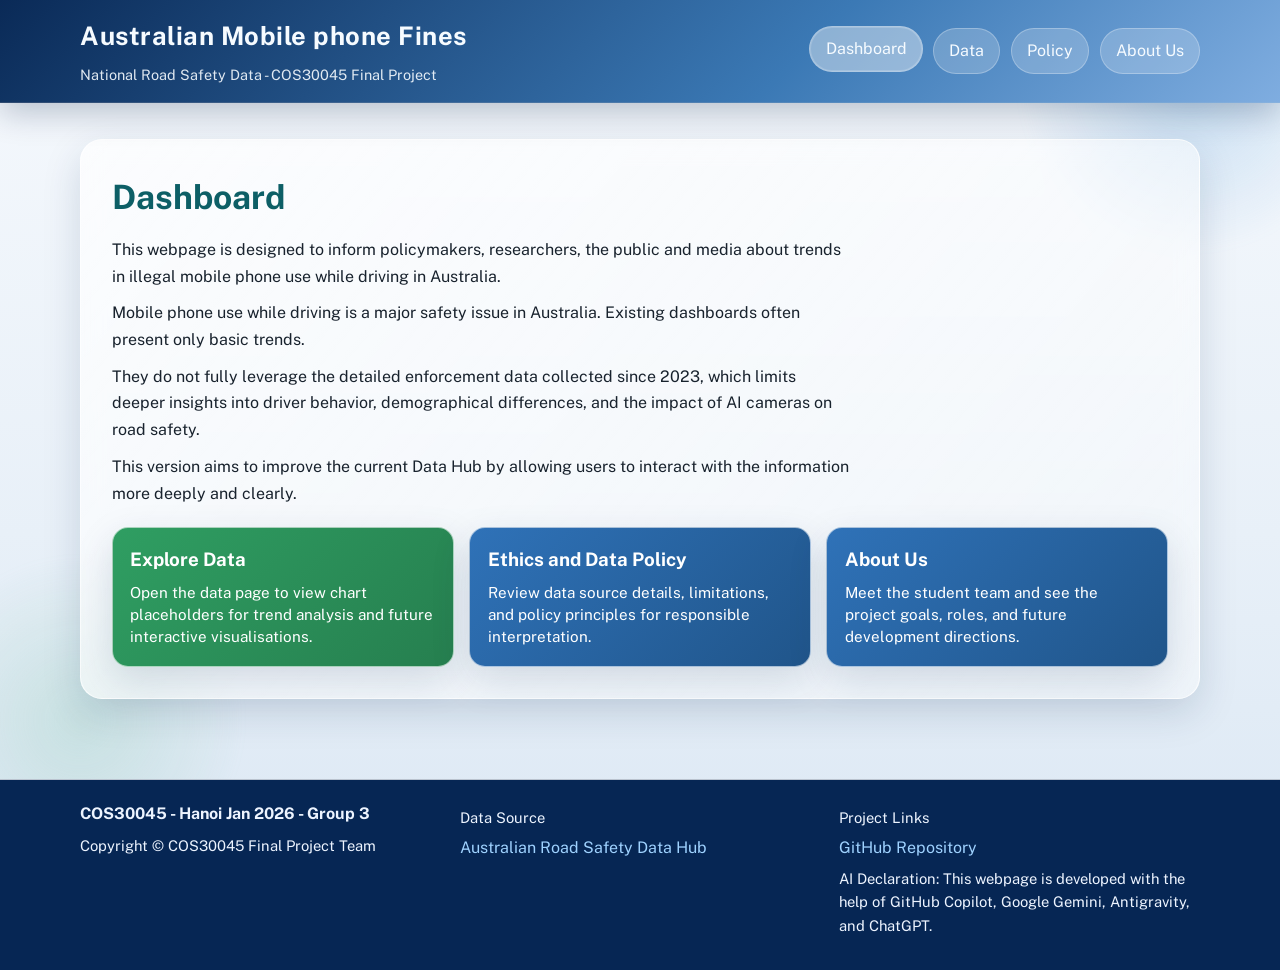
==== index.html @ 4bf0cf0b "web page initial update" ====
<!DOCTYPE html>
<html lang="en">
<head>
	<meta charset="UTF-8">
	<meta name="viewport" content="width=device-width, initial-scale=1.0">
	<title>Dashboard | Australian Mobile Phone Fines</title>
	<link rel="preconnect" href="https://fonts.googleapis.com">
	<link rel="preconnect" href="https://fonts.gstatic.com" crossorigin>
	<link href="https://fonts.googleapis.com/css2?family=Public+Sans:wght@300;400;500;600;700&display=swap" rel="stylesheet">
	<link rel="stylesheet" href="styles/main.css">
</head>
<body data-page="index">
	<div id="navbar"></div>

	<main>
		<div class="container">
			<section class="hero">
				<h2>Dashboard</h2>
				<p>
					This webpage is designed to inform policymakers, researchers, the public and media about trends in illegal mobile phone use while driving in Australia.
				</p>
				<p>
					Mobile phone use while driving is a major safety issue in Australia. Existing dashboards often present only basic trends.
				</p>
				<p>
					They do not fully leverage the detailed enforcement data collected since 2023, which limits deeper insights into driver behavior,
					demographical differences, and the impact of AI cameras on road safety.
				</p>
				<p>
					This version aims to improve the current Data Hub by allowing users to interact with the information more deeply and clearly.
				</p>

				<div class="cta-grid" aria-label="Call to action links">
					<a class="cta-card primary" href="data.html">
						<h3>Explore Data</h3>
						<p>Open the data page to view chart placeholders for trend analysis and future interactive visualisations.</p>
					</a>
					<a class="cta-card secondary" href="policy.html">
						<h3>Ethics and Data Policy</h3>
						<p>Review data source details, limitations, and policy principles for responsible interpretation.</p>
					</a>
					<a class="cta-card secondary" href="about.html">
						<h3>About Us</h3>
						<p>Meet the student team and see the project goals, roles, and future development directions.</p>
					</a>
				</div>
			</section>
		</div>
	</main>

	<div id="footer"></div>

	<script src="scripts/scripts.js"></script>
</body>
</html>
---- styles/main.css ----
:root {
  --linear1: linear-gradient(135deg, #0a2a57 0%, #3b79b5 62%, #7fade0 100%);
  --body-bg: linear-gradient(180deg, #f6f9fd 0%, #e8f0f8 55%, #d9e6f3 100%);
  --footer-bg: #062654;
  --text-primary: #0d5f66;
  --text-secondary: #1f5f97;
  --text-content: #18222d;
  --primary-btn: #2e9b66;
  --secondary-btn: #2e73b8;
  --white-glass: rgba(255, 255, 255, 0.56);
  --white-glass-strong: rgba(255, 255, 255, 0.72);
  --shadow: 0 14px 38px rgba(16, 49, 89, 0.15);
}

* {
  box-sizing: border-box;
}

body {
  margin: 0;
  font-family: "Public Sans", "Segoe UI", Tahoma, sans-serif;
  color: var(--text-content);
  background: var(--body-bg);
  min-height: 100vh;
  line-height: 1.6;
  position: relative;
}

body::before,
body::after {
  content: "";
  position: fixed;
  z-index: -1;
  border-radius: 50%;
  filter: blur(6px);
}

body::before {
  width: 340px;
  height: 340px;
  top: -90px;
  right: -80px;
  background: radial-gradient(circle, rgba(99, 165, 222, 0.32) 0%, rgba(99, 165, 222, 0) 72%);
}

body::after {
  width: 320px;
  height: 320px;
  left: -80px;
  bottom: 20px;
  background: radial-gradient(circle, rgba(125, 194, 166, 0.26) 0%, rgba(125, 194, 166, 0) 74%);
}

img {
  max-width: 100%;
  display: block;
}

a {
  color: inherit;
}

.container {
  width: min(1120px, 92vw);
  margin: 0 auto;
}

.site-header {
  background: var(--linear1);
  color: #f6fbff;
  position: sticky;
  top: 0;
  z-index: 10;
  box-shadow: 0 10px 30px rgba(5, 30, 65, 0.24);
  border-bottom: 1px solid rgba(255, 255, 255, 0.15);
}

.nav-wrap {
  display: flex;
  align-items: center;
  justify-content: space-between;
  gap: 1.25rem;
  padding: 1rem 0;
}

.brand-title {
  margin: 0;
  font-size: clamp(1.15rem, 2vw, 1.6rem);
  letter-spacing: 0.02em;
}

.brand-caption {
  margin: 0.35rem 0 0;
  font-size: 0.9rem;
  opacity: 0.9;
}

.site-nav {
  display: flex;
  align-items: center;
  gap: 0.65rem;
}

.site-nav a {
  text-decoration: none;
  padding: 0.58rem 0.95rem;
  border-radius: 999px;
  background: rgba(255, 255, 255, 0.2);
  border: 1px solid rgba(255, 255, 255, 0.28);
  transition: transform 0.2s ease, background 0.2s ease, box-shadow 0.2s ease;
}

.site-nav a:hover,
.site-nav a.is-active {
  background: rgba(255, 255, 255, 0.42);
  box-shadow: inset 0 0 0 1px rgba(255, 255, 255, 0.16);
  transform: translateY(-2px);
}

.menu-toggle {
  display: none;
  border: 1px solid rgba(255, 255, 255, 0.35);
  background: rgba(255, 255, 255, 0.15);
  color: #fff;
  border-radius: 999px;
  padding: 0.5rem 0.85rem;
  cursor: pointer;
}

main {
  padding: 2.3rem 0 3rem;
}

.hero {
  background: linear-gradient(130deg, rgba(255, 255, 255, 0.7), rgba(255, 255, 255, 0.42));
  border: 1px solid rgba(255, 255, 255, 0.75);
  border-radius: 22px;
  box-shadow: var(--shadow);
  padding: clamp(1.2rem, 2.4vw, 2.3rem);
  backdrop-filter: blur(11px);
}

.hero h2 {
  margin-top: 0;
  margin-bottom: 0.75rem;
  color: var(--text-primary);
  font-size: clamp(1.4rem, 3vw, 2.1rem);
}

.hero p {
  max-width: 74ch;
  line-height: 1.68;
  margin: 0.6rem 0;
}

.button-row {
  margin-top: 1.2rem;
  display: flex;
  flex-wrap: wrap;
  gap: 0.85rem;
}

.btn {
  display: inline-flex;
  align-items: center;
  justify-content: center;
  padding: 0.7rem 1.25rem;
  text-decoration: none;
  border-radius: 12px;
  color: #fff;
  border: 1px solid rgba(255, 255, 255, 0.55);
  backdrop-filter: blur(8px);
  box-shadow: 0 10px 16px rgba(0, 0, 0, 0.13);
  transition: transform 0.22s ease, box-shadow 0.22s ease, filter 0.22s ease;
}

.btn:hover {
  transform: translateY(-2px) scale(1.01);
  box-shadow: 0 14px 18px rgba(0, 0, 0, 0.16);
  filter: brightness(1.04);
}

.btn-primary {
  background: linear-gradient(135deg, var(--primary-btn), #267f4f);
}

.btn-secondary {
  background: linear-gradient(135deg, var(--secondary-btn), #20558a);
}

.section-title {
  color: var(--text-secondary);
  margin: 2.2rem 0 1rem;
  font-size: 1.4rem;
}

.grid {
  display: grid;
  grid-template-columns: repeat(12, 1fr);
  gap: 1rem;
}

.card {
  grid-column: span 4;
  background: var(--white-glass);
  border: 1px solid rgba(255, 255, 255, 0.72);
  border-radius: 16px;
  padding: 1.05rem;
  box-shadow: var(--shadow);
  backdrop-filter: blur(8px);
}

.card h3 {
  margin: 0 0 0.55rem;
  color: var(--text-primary);
}

.card p {
  margin: 0;
  line-height: 1.48;
}

.timeline {
  list-style: none;
  padding-left: 0;
  margin: 0;
  display: grid;
  gap: 0.75rem;
}

.timeline li {
  background: var(--white-glass-strong);
  border-left: 4px solid var(--text-secondary);
  padding: 0.85rem;
  border-radius: 12px;
}

.content-panel {
  background: var(--white-glass);
  border: 1px solid rgba(255, 255, 255, 0.72);
  border-radius: 18px;
  padding: 1.3rem;
  box-shadow: var(--shadow);
  backdrop-filter: blur(8px);
}

.placeholder-box {
  border: 2px dashed rgba(34, 101, 162, 0.5);
  border-radius: 12px;
  background: rgba(255, 255, 255, 0.55);
  min-height: 220px;
  display: grid;
  place-items: center;
  color: var(--text-secondary);
  font-weight: 600;
}

.site-footer {
  background: var(--footer-bg);
  border-top: 1px solid rgba(255, 255, 255, 0.72);
  margin-top: 2rem;
  color: #edf4ff;
}

.footer-grid {
  display: grid;
  grid-template-columns: repeat(3, minmax(0, 1fr));
  gap: 1.2rem;
  padding: 1.3rem 0 1.7rem;
}

.footer-title {
  margin: 0 0 0.5rem;
  color: #edf4ff;
  font-weight: 700;
}

.footer-copy,
.footer-label,
.footer-ai {
  margin: 0.35rem 0;
  font-size: 0.92rem;
}

.footer-link {
  color: #9fd2ff;
  text-decoration: none;
}

.footer-link:hover {
  text-decoration: underline;
}

.cta-grid {
  margin-top: 1.2rem;
  display: grid;
  grid-template-columns: repeat(3, minmax(0, 1fr));
  gap: 0.95rem;
}

.cta-card {
  border-radius: 16px;
  padding: 1.1rem;
  text-decoration: none;
  color: #ffffff;
  box-shadow: var(--shadow);
  border: 1px solid rgba(255, 255, 255, 0.6);
  backdrop-filter: blur(10px);
  transition: transform 0.22s ease, box-shadow 0.22s ease, filter 0.22s ease;
}

.cta-card:hover {
  transform: translateY(-4px);
  box-shadow: 0 15px 22px rgba(8, 30, 58, 0.22);
  filter: brightness(1.04);
}

.cta-card h3 {
  margin: 0 0 0.45rem;
}

.cta-card p {
  margin: 0;
  font-size: 0.95rem;
  line-height: 1.45;
}

.cta-card.primary {
  background: linear-gradient(135deg, #2f9e62, #267f4f);
}

.cta-card.secondary {
  background: linear-gradient(135deg, #2f72b8, #20558a);
}

@media (max-width: 900px) {
  .card {
    grid-column: span 6;
  }

  .cta-grid {
    grid-template-columns: 1fr;
  }

  .footer-grid {
    grid-template-columns: 1fr;
  }
}

@media (max-width: 760px) {
  .menu-toggle {
    display: inline-flex;
  }

  .site-nav {
    position: absolute;
    right: 4vw;
    top: 88px;
    display: none;
    width: min(280px, 92vw);
    flex-direction: column;
    align-items: stretch;
    background: rgba(9, 41, 87, 0.94);
    border: 1px solid rgba(255, 255, 255, 0.18);
    border-radius: 12px;
    padding: 0.6rem;
    backdrop-filter: blur(9px);
  }

  .site-nav.open {
    display: flex;
  }

  .site-nav a {
    text-align: center;
  }

  .card {
    grid-column: span 12;
  }
}
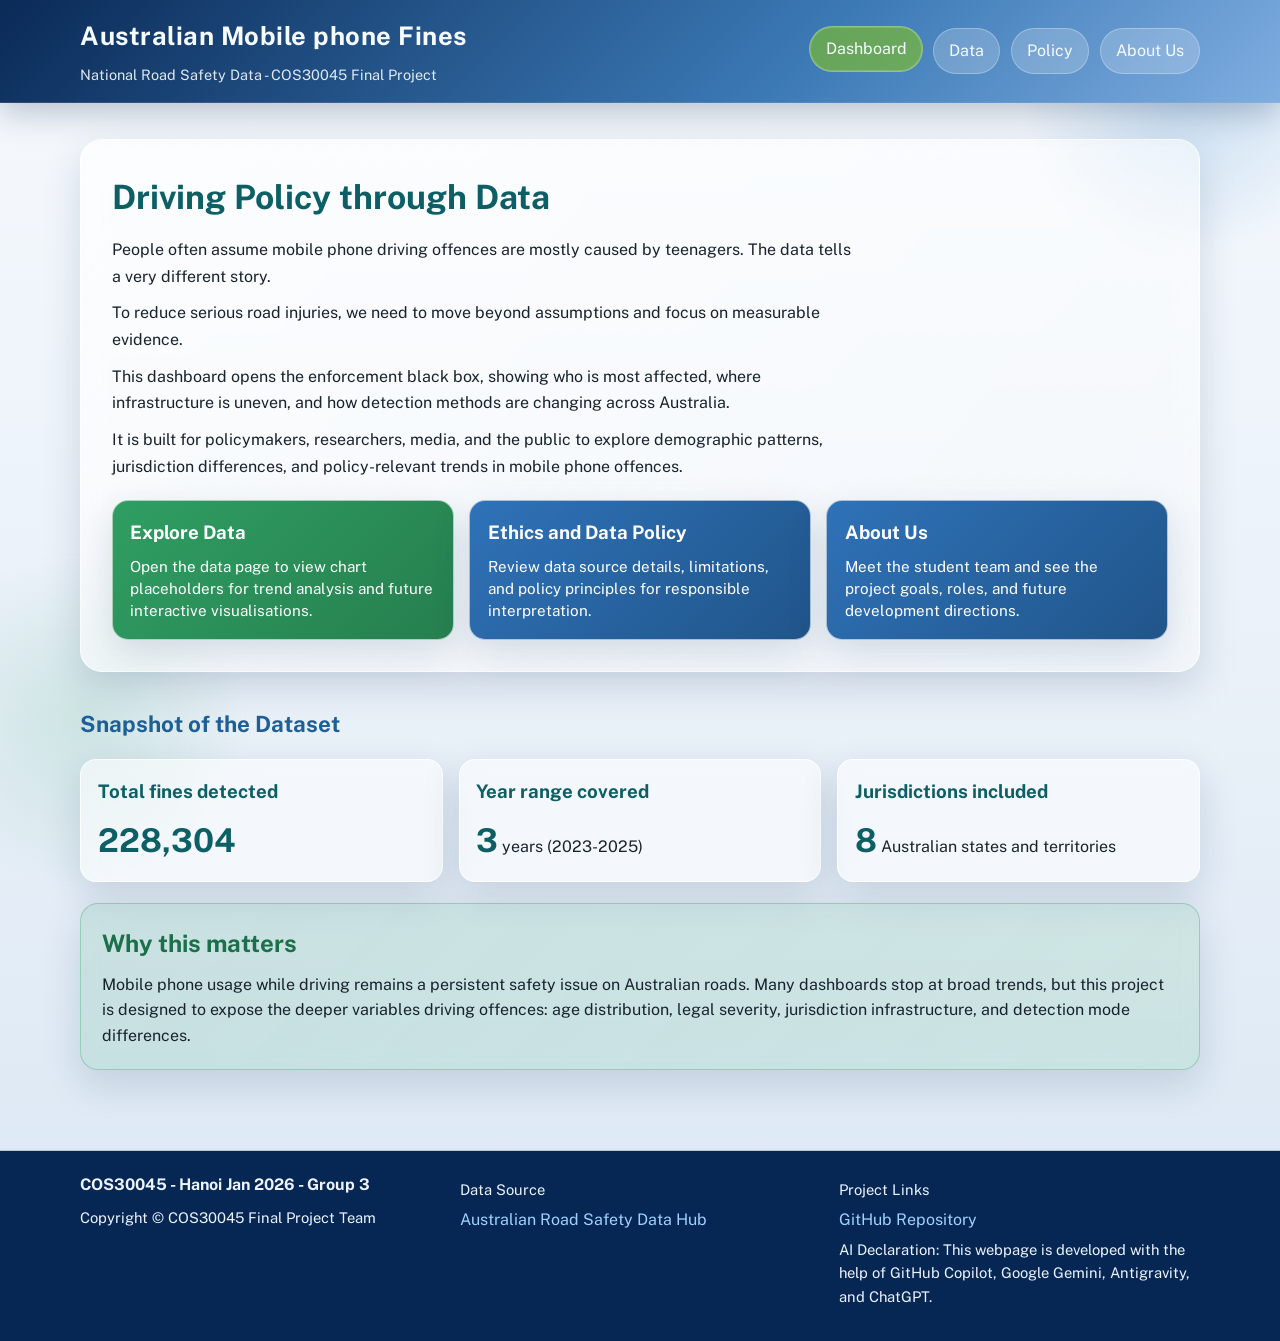
==== commit fa292721: "update pages with proper story telling" ====
--- a/index.html
+++ b/index.html
@@ -15,19 +15,20 @@
 	<main>
 		<div class="container">
 			<section class="hero">
-				<h2>Dashboard</h2>
+				<h2>Driving Policy through Data</h2>
 				<p>
-					This webpage is designed to inform policymakers, researchers, the public and media about trends in illegal mobile phone use while driving in Australia.
+					People often assume mobile phone driving offences are mostly caused by teenagers. The data tells a very different story.
 				</p>
 				<p>
-					Mobile phone use while driving is a major safety issue in Australia. Existing dashboards often present only basic trends.
+					To reduce serious road injuries, we need to move beyond assumptions and focus on measurable evidence.
 				</p>
 				<p>
-					They do not fully leverage the detailed enforcement data collected since 2023, which limits deeper insights into driver behavior,
-					demographical differences, and the impact of AI cameras on road safety.
+					This dashboard opens the enforcement black box, showing who is most affected, where infrastructure is uneven,
+					and how detection methods are changing across Australia.
 				</p>
 				<p>
-					This version aims to improve the current Data Hub by allowing users to interact with the information more deeply and clearly.
+					It is built for policymakers, researchers, media, and the public to explore demographic patterns,
+					jurisdiction differences, and policy-relevant trends in mobile phone offences.
 				</p>
 
 				<div class="cta-grid" aria-label="Call to action links">
@@ -45,6 +46,31 @@
 					</a>
 				</div>
 			</section>
+
+			<h3 class="section-title">Snapshot of the Dataset</h3>
+			<section class="grid metric-grid" aria-label="Summary metrics">
+				<article class="card metric-card">
+					<h3>Total fines detected</h3>
+					<p><span class="metric-value" data-count="228304">0</span></p>
+				</article>
+				<article class="card metric-card">
+					<h3>Year range covered</h3>
+					<p><span class="metric-value" data-count="3">0</span> years (2023-2025)</p>
+				</article>
+				<article class="card metric-card">
+					<h3>Jurisdictions included</h3>
+					<p><span class="metric-value" data-count="8">0</span> Australian states and territories</p>
+				</article>
+			</section>
+
+			<section class="content-panel why-matters">
+				<h2>Why this matters</h2>
+				<p>
+					Mobile phone usage while driving remains a persistent safety issue on Australian roads. Many dashboards stop at broad trends,
+					but this project is designed to expose the deeper variables driving offences: age distribution, legal severity,
+					jurisdiction infrastructure, and detection mode differences.
+				</p>
+			</section>
 		</div>
 	</main>
 
--- a/styles/main.css
+++ b/styles/main.css
@@ -112,7 +112,7 @@
 
 .site-nav a:hover,
 .site-nav a.is-active {
-  background: rgba(255, 255, 255, 0.42);
+  background: rgba(132, 196, 27, 0.588);
   box-shadow: inset 0 0 0 1px rgba(255, 255, 255, 0.16);
   transform: translateY(-2px);
 }
@@ -151,6 +151,12 @@
   max-width: 74ch;
   line-height: 1.68;
   margin: 0.6rem 0;
+}
+.caption {
+  margin: 0.35rem 0 0;
+  font-size: 0.9rem;
+  color: var(--text-secondary);
+  font-style: italic;
 }
 
 .button-row {
@@ -286,6 +292,9 @@
   color: #9fd2ff;
   text-decoration: none;
 }
+.link{
+  color: #1f5f97;
+}
 
 .footer-link:hover {
   text-decoration: underline;
@@ -331,6 +340,35 @@
 
 .cta-card.secondary {
   background: linear-gradient(135deg, #2f72b8, #20558a);
+}
+
+.metric-grid {
+  margin-bottom: 1.3rem;
+}
+
+.metric-card {
+  text-align: left;
+}
+
+.metric-value {
+  font-size: clamp(1.45rem, 2.6vw, 2.05rem);
+  font-weight: 700;
+  color: var(--text-primary);
+}
+
+.why-matters {
+  background: linear-gradient(135deg, rgba(46, 155, 102, 0.14), rgba(112, 194, 145, 0.18));
+  border-color: rgba(46, 155, 102, 0.32);
+}
+
+.why-matters h2 {
+  margin-top: 0;
+  margin-bottom: 0.55rem;
+  color: #1c6f4a;
+}
+
+.why-matters p {
+  margin: 0;
 }
 
 @media (max-width: 900px) {
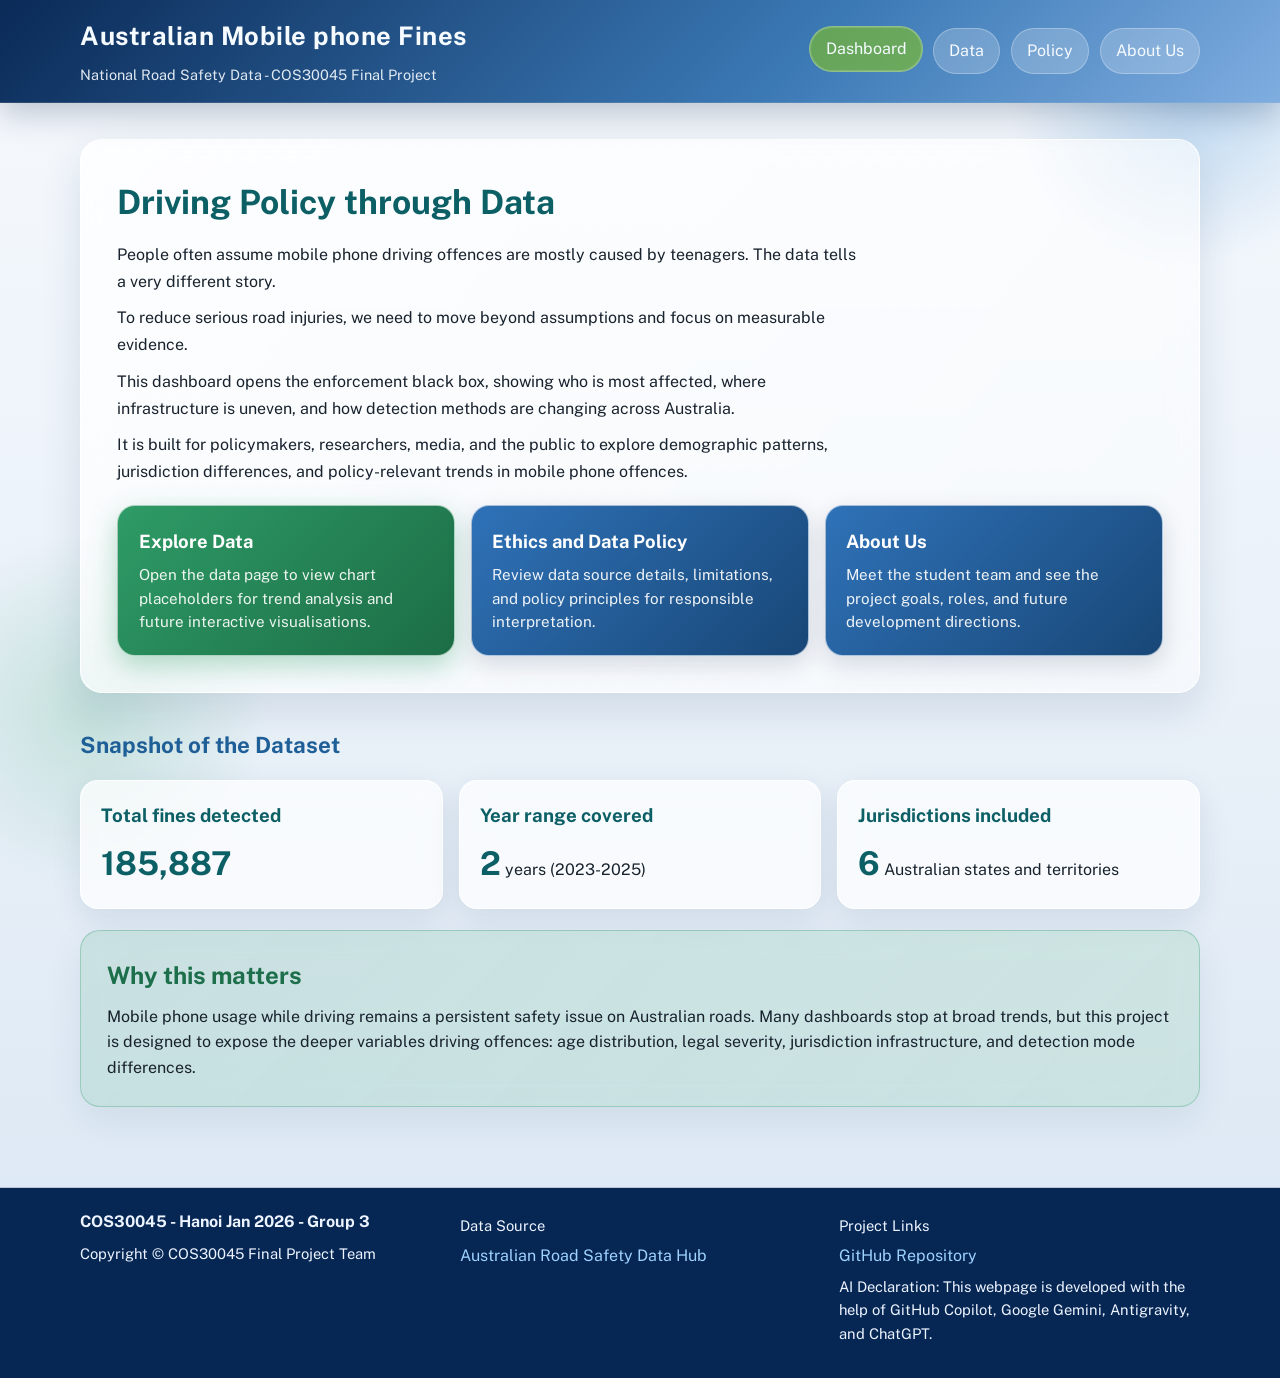
==== commit fea17fd6: "Add scroll-triggered animations and pie legend Introduce scroll-based reveal and counter animations " ====
--- a/index.html
+++ b/index.html
@@ -14,24 +14,24 @@
 
 	<main>
 		<div class="container">
-			<section class="hero">
+			<section class="hero fade-in">
 				<h2>Driving Policy through Data</h2>
-				<p>
+				<p class="fade-in delay-1">
 					People often assume mobile phone driving offences are mostly caused by teenagers. The data tells a very different story.
 				</p>
-				<p>
+				<p class="fade-in delay-2">
 					To reduce serious road injuries, we need to move beyond assumptions and focus on measurable evidence.
 				</p>
-				<p>
+				<p class="fade-in delay-3">
 					This dashboard opens the enforcement black box, showing who is most affected, where infrastructure is uneven,
 					and how detection methods are changing across Australia.
 				</p>
-				<p>
+				<p class="fade-in delay-3">
 					It is built for policymakers, researchers, media, and the public to explore demographic patterns,
 					jurisdiction differences, and policy-relevant trends in mobile phone offences.
 				</p>
 
-				<div class="cta-grid" aria-label="Call to action links">
+				<div class="cta-grid fade-in delay-3" aria-label="Call to action links">
 					<a class="cta-card primary" href="data.html">
 						<h3>Explore Data</h3>
 						<p>Open the data page to view chart placeholders for trend analysis and future interactive visualisations.</p>
@@ -47,8 +47,8 @@
 				</div>
 			</section>
 
-			<h3 class="section-title">Snapshot of the Dataset</h3>
-			<section class="grid metric-grid" aria-label="Summary metrics">
+			<h3 class="section-title fade-in">Snapshot of the Dataset</h3>
+			<section class="grid metric-grid fade-in delay-1" aria-label="Summary metrics">
 				<article class="card metric-card">
 					<h3>Total fines detected</h3>
 					<p><span class="metric-value" data-count="228304">0</span></p>
@@ -63,7 +63,7 @@
 				</article>
 			</section>
 
-			<section class="content-panel why-matters">
+			<section class="content-panel why-matters fade-in">
 				<h2>Why this matters</h2>
 				<p>
 					Mobile phone usage while driving remains a persistent safety issue on Australian roads. Many dashboards stop at broad trends,
--- a/styles/main.css
+++ b/styles/main.css
@@ -32,23 +32,30 @@
   position: fixed;
   z-index: -1;
   border-radius: 50%;
-  filter: blur(6px);
+  filter: blur(8px);
+  animation: floatBG 18s ease-in-out infinite;
+}
+
+@keyframes floatBG {
+  0%, 100% { transform: translateY(0) scale(1); }
+  50% { transform: translateY(15px) scale(1.05); }
 }
 
 body::before {
+  width: 360px;
+  height: 360px;
+  top: -100px;
+  right: -90px;
+  background: radial-gradient(circle, rgba(99, 165, 222, 0.42) 0%, rgba(99, 165, 222, 0) 72%);
+  animation-delay: -5s;
+}
+
+body::after {
   width: 340px;
   height: 340px;
-  top: -90px;
-  right: -80px;
-  background: radial-gradient(circle, rgba(99, 165, 222, 0.32) 0%, rgba(99, 165, 222, 0) 72%);
-}
-
-body::after {
-  width: 320px;
-  height: 320px;
   left: -80px;
   bottom: 20px;
-  background: radial-gradient(circle, rgba(125, 194, 166, 0.26) 0%, rgba(125, 194, 166, 0) 74%);
+  background: radial-gradient(circle, rgba(125, 194, 166, 0.35) 0%, rgba(125, 194, 166, 0) 74%);
 }
 
 img {
@@ -132,12 +139,14 @@
 }
 
 .hero {
-  background: linear-gradient(130deg, rgba(255, 255, 255, 0.7), rgba(255, 255, 255, 0.42));
-  border: 1px solid rgba(255, 255, 255, 0.75);
+  background: linear-gradient(130deg, rgba(255, 255, 255, 0.8), rgba(255, 255, 255, 0.5));
+  border: 1px solid rgba(255, 255, 255, 0.9);
   border-radius: 22px;
-  box-shadow: var(--shadow);
-  padding: clamp(1.2rem, 2.4vw, 2.3rem);
-  backdrop-filter: blur(11px);
+  box-shadow: 0 16px 42px rgba(16, 49, 89, 0.12);
+  padding: clamp(1.5rem, 2.8vw, 2.6rem);
+  backdrop-filter: blur(14px);
+  position: relative;
+  overflow: hidden;
 }
 
 .hero h2 {
@@ -208,12 +217,18 @@
 
 .card {
   grid-column: span 4;
-  background: var(--white-glass);
-  border: 1px solid rgba(255, 255, 255, 0.72);
-  border-radius: 16px;
-  padding: 1.05rem;
-  box-shadow: var(--shadow);
-  backdrop-filter: blur(8px);
+  background: var(--white-glass-strong);
+  border: 1px solid rgba(255, 255, 255, 0.85);
+  border-radius: 18px;
+  padding: 1.25rem;
+  box-shadow: 0 10px 30px rgba(16, 49, 89, 0.1);
+  backdrop-filter: blur(12px);
+  transition: transform 0.25s ease, box-shadow 0.25s ease;
+}
+
+.card:hover {
+  transform: translateY(-4px);
+  box-shadow: 0 16px 40px rgba(16, 49, 89, 0.16);
 }
 
 .card h3 {
@@ -242,12 +257,12 @@
 }
 
 .content-panel {
-  background: var(--white-glass);
-  border: 1px solid rgba(255, 255, 255, 0.72);
-  border-radius: 18px;
-  padding: 1.3rem;
-  box-shadow: var(--shadow);
-  backdrop-filter: blur(8px);
+  background: var(--white-glass-strong);
+  border: 1px solid rgba(255, 255, 255, 0.85);
+  border-radius: 20px;
+  padding: 1.6rem;
+  box-shadow: 0 12px 36px rgba(16, 49, 89, 0.08);
+  backdrop-filter: blur(12px);
 }
 
 .placeholder-box {
@@ -308,38 +323,60 @@
 }
 
 .cta-card {
-  border-radius: 16px;
-  padding: 1.1rem;
+  border-radius: 18px;
+  padding: 1.3rem;
   text-decoration: none;
   color: #ffffff;
-  box-shadow: var(--shadow);
+  box-shadow: 0 8px 24px rgba(8, 30, 58, 0.15);
   border: 1px solid rgba(255, 255, 255, 0.6);
   backdrop-filter: blur(10px);
-  transition: transform 0.22s ease, box-shadow 0.22s ease, filter 0.22s ease;
+  transition: transform 0.25s ease, box-shadow 0.25s ease, filter 0.25s ease;
+  position: relative;
+  overflow: hidden;
+}
+
+.cta-card::after {
+  content: "";
+  position: absolute;
+  top: 0;
+  left: -150%;
+  width: 100%;
+  height: 100%;
+  background: linear-gradient(120deg, transparent, rgba(255,255,255,0.2), transparent);
+  transform: skewX(-20deg);
+  transition: 0.5s ease;
+}
+
+.cta-card:hover::after {
+  left: 150%;
+  transition: left 0.7s ease;
 }
 
 .cta-card:hover {
-  transform: translateY(-4px);
-  box-shadow: 0 15px 22px rgba(8, 30, 58, 0.22);
-  filter: brightness(1.04);
+  transform: translateY(-6px);
+  box-shadow: 0 18px 34px rgba(8, 30, 58, 0.25);
+  filter: brightness(1.08);
 }
 
 .cta-card h3 {
   margin: 0 0 0.45rem;
+  font-size: 1.15rem;
 }
 
 .cta-card p {
   margin: 0;
   font-size: 0.95rem;
-  line-height: 1.45;
+  line-height: 1.55;
+  opacity: 0.92;
 }
 
 .cta-card.primary {
-  background: linear-gradient(135deg, #2f9e62, #267f4f);
+  background: linear-gradient(135deg, #2e9b66, #1c6d46);
+  box-shadow: 0 10px 28px rgba(46, 155, 102, 0.35);
 }
 
 .cta-card.secondary {
-  background: linear-gradient(135deg, #2f72b8, #20558a);
+  background: linear-gradient(135deg, #2f72b8, #184777);
 }
 
 .metric-grid {
@@ -417,3 +454,19 @@
     grid-column: span 12;
   }
 }
+
+/* ── Scroll Animations ── */
+.fade-in {
+  opacity: 0;
+  transform: translateY(25px);
+  transition: opacity 0.8s cubic-bezier(0.2, 0.8, 0.2, 1), transform 0.8s cubic-bezier(0.2, 0.8, 0.2, 1);
+}
+
+.fade-in.visible {
+  opacity: 1;
+  transform: translateY(0);
+}
+
+.delay-1 { transition-delay: 0.1s; }
+.delay-2 { transition-delay: 0.2s; }
+.delay-3 { transition-delay: 0.3s; }
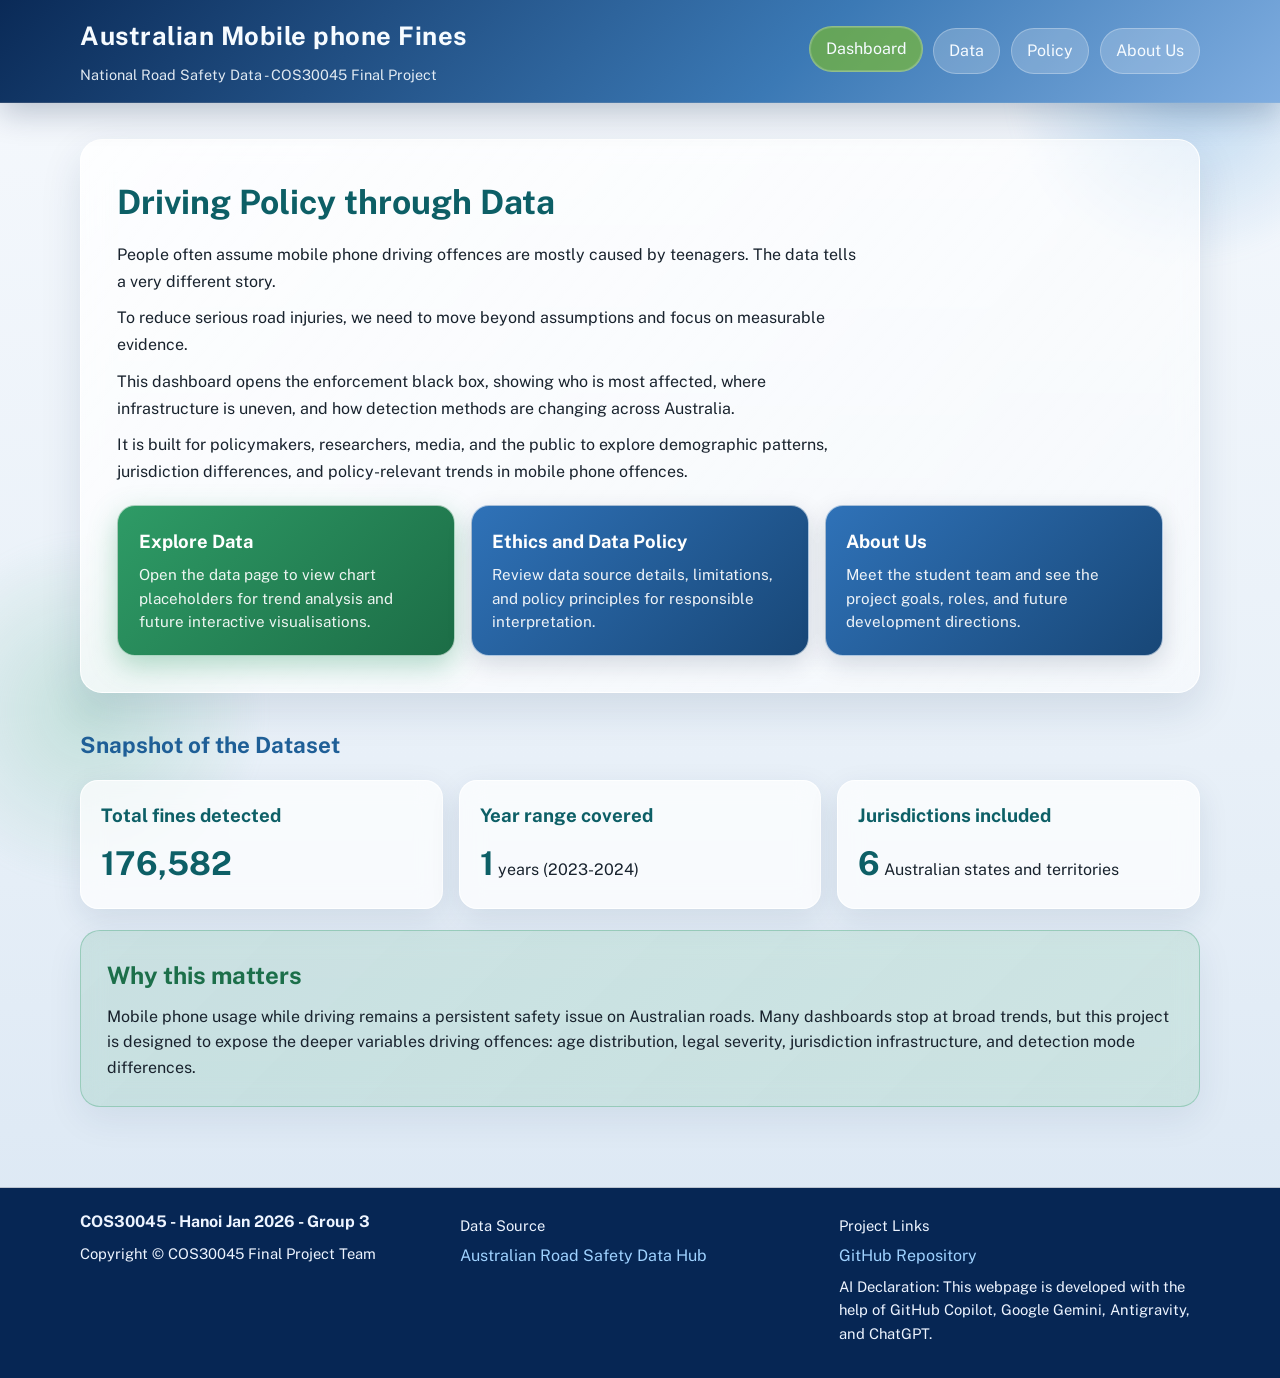
==== commit e1e5eeed: "final" ====
--- a/index.html
+++ b/index.html
@@ -55,7 +55,7 @@
 				</article>
 				<article class="card metric-card">
 					<h3>Year range covered</h3>
-					<p><span class="metric-value" data-count="3">0</span> years (2023-2025)</p>
+					<p><span class="metric-value" data-count="2">0</span> years (2023-2024)</p>
 				</article>
 				<article class="card metric-card">
 					<h3>Jurisdictions included</h3>
